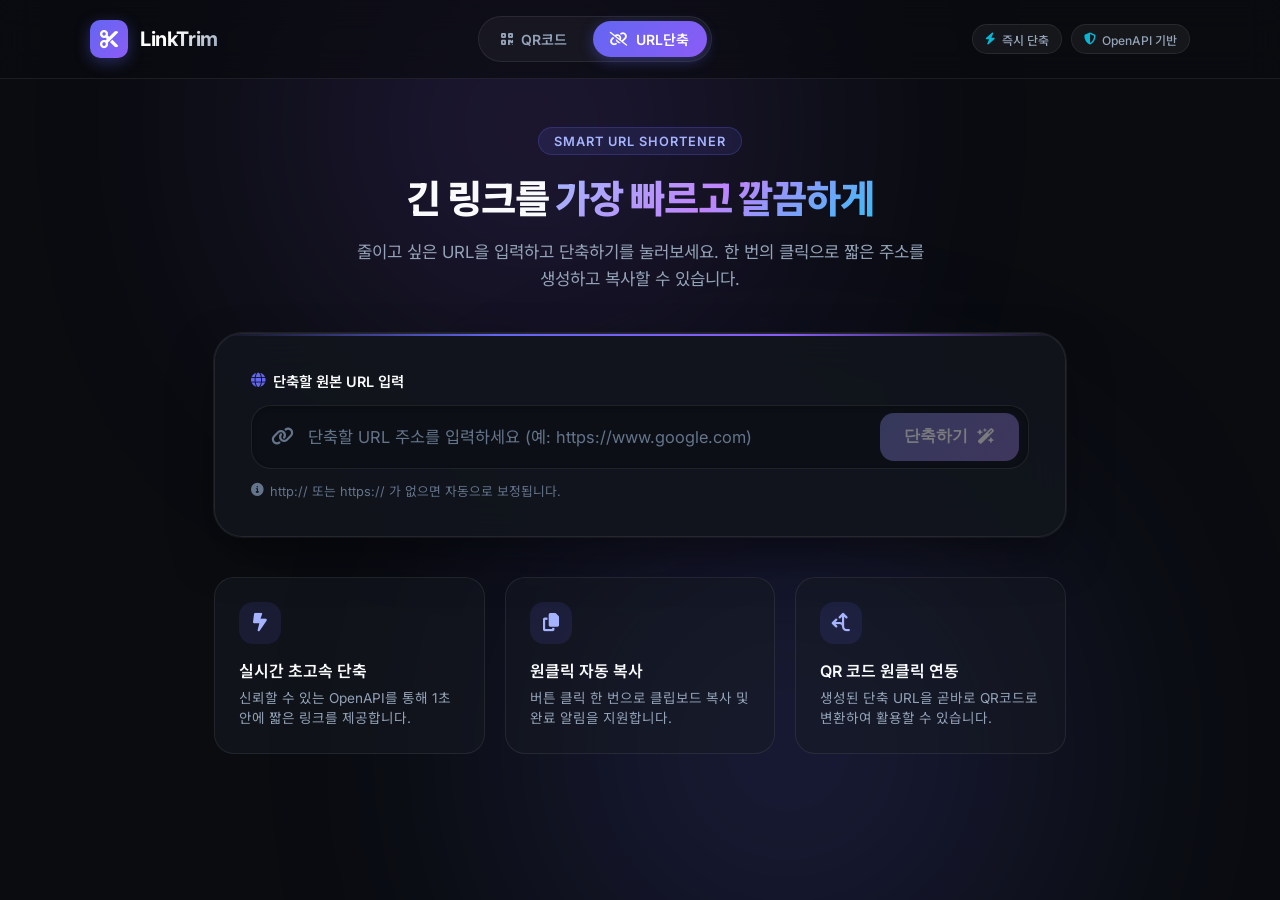
==== urlShort/index.html @ 09376f14 "Add files via upload" ====
<!DOCTYPE html>
<html lang="ko">
<head>
  <meta charset="UTF-8">
  <meta name="viewport" content="width=device-width, initial-scale=1.0">
  <title>LinkTrim - 빠르고 스마트한 URL 단축 서비스</title>
  <meta name="description" content="긴 웹사이트 주소를 간결하고 깔끔한 단축 URL로 즉시 변환하세요. 무료 OpenAPI 기반 단축 링크 생성기.">
  
  <!-- Google Fonts -->
  <link rel="preconnect" href="https://fonts.googleapis.com">
  <link rel="preconnect" href="https://fonts.gstatic.com" crossorigin>
  <link href="https://fonts.googleapis.com/css2?family=Inter:wght@400;500;600;700&family=Noto+Sans+KR:wght@400;500;700&display=swap" rel="stylesheet">
  
  <!-- FontAwesome -->
  <link rel="stylesheet" href="https://cdnjs.cloudflare.com/ajax/libs/font-awesome/6.5.1/css/all.min.css">
  
  <!-- CSS -->
  <link rel="stylesheet" href="style.css">
</head>
<body>
  <!-- Ambient background glow elements -->
  <div class="ambient-glow glow-top"></div>
  <div class="ambient-glow glow-bottom"></div>

  <!-- Header Section with Navigation -->
  <header class="app-header">
    <div class="header-container">
      <a href="index.html" class="brand-link" id="brand-home" title="초기화면으로 이동">
        <div class="logo-wrapper">
          <div class="logo-fallback">
            <i class="fa-solid fa-scissors"></i>
          </div>
        </div>
        <span class="brand-name">LinkTrim</span>
      </a>

      <!-- Navigation Tabs: QR코드 & URL단축 -->
      <nav class="nav-tabs" aria-label="메인 메뉴">
        <a href="../url2qr/index.html" class="nav-tab-btn" id="nav-btn-qr" title="QR 코드 생성기로 이동">
          <i class="fa-solid fa-qrcode"></i>
          <span>QR코드</span>
        </a>
        <a href="index.html" class="nav-tab-btn active" id="nav-btn-short" title="URL 단축 서비스">
          <i class="fa-solid fa-link-slash"></i>
          <span>URL단축</span>
        </a>
      </nav>

      <div class="header-badges">
        <span class="badge"><i class="fa-solid fa-bolt"></i> 즉시 단축</span>
        <span class="badge"><i class="fa-solid fa-shield-halved"></i> OpenAPI 기반</span>
      </div>
    </div>
  </header>

  <!-- Main Workspace -->
  <main class="main-wrapper" id="main-wrapper">
    
    <!-- Hero / Headline -->
    <section class="hero-section" id="hero-section">
      <div class="hero-tag">Smart URL Shortener</div>
      <h1 class="hero-title">긴 링크를 <span class="text-gradient">가장 빠르고 깔끔하게</span></h1>
      <p class="hero-subtitle">줄이고 싶은 URL을 입력하고 단축하기를 눌러보세요. 한 번의 클릭으로 짧은 주소를 생성하고 복사할 수 있습니다.</p>
    </section>

    <!-- Shortener Card Container -->
    <section class="shortener-container">
      <div class="shortener-card">
        
        <!-- Step 1: Input URL Form -->
        <form class="url-input-form" id="shorten-form" autocomplete="off">
          <label for="url-input" class="form-label">
            <i class="fa-solid fa-globe"></i> 단축할 원본 URL 입력
          </label>
          <div class="input-group-modern">
            <div class="input-icon">
              <i class="fa-solid fa-link"></i>
            </div>
            <input 
              type="url" 
              id="url-input" 
              class="url-input" 
              placeholder="단축할 URL 주소를 입력하세요 (예: https://www.google.com)" 
              required 
              aria-label="URL 입력"
              spellcheck="false"
            >
            <button type="button" class="btn-clear" id="btn-clear-input" title="내용 지우기" aria-label="지우기" style="display: none;">
              <i class="fa-solid fa-xmark"></i>
            </button>
            <button type="submit" class="btn-submit" id="btn-shorten" disabled title="단축할 URL을 입력하세요">
              <span class="btn-text">단축하기</span>
              <i class="fa-solid fa-wand-magic-sparkles btn-icon"></i>
            </button>
          </div>
          <p class="input-helper-text" id="input-helper">
            <i class="fa-solid fa-circle-info"></i> http:// 또는 https:// 가 없으면 자동으로 보정됩니다.
          </p>
        </form>

        <!-- Loading State -->
        <div class="loading-state" id="loading-state" style="display: none;" aria-live="polite">
          <div class="spinner"></div>
          <span class="loading-text">OpenAPI로 짧은 링크를 생성하고 있습니다...</span>
        </div>

        <!-- Step 2: Read-Only Output Box -->
        <div class="output-panel" id="output-panel" style="display: none;" aria-live="polite">
          <div class="output-divider">
            <span>단축 결과</span>
          </div>

          <label for="short-output" class="form-label result-label">
            <i class="fa-solid fa-check-circle success-icon"></i> 생성된 단축 URL (읽기 전용)
          </label>

          <div class="output-group-modern">
            <div class="output-icon">
              <i class="fa-solid fa-circle-check"></i>
            </div>
            <input 
              type="text" 
              id="short-output" 
              class="short-output-input" 
              readonly 
              aria-label="생성된 단축 URL" 
              value=""
              placeholder="단축 결과가 여기에 표시됩니다."
            >
            <button type="button" class="btn-copy" id="btn-copy" title="단축 URL 복사하기">
              <i class="fa-regular fa-copy"></i>
              <span class="btn-copy-text">복사</span>
            </button>
          </div>

          <!-- Secondary Actions -->
          <div class="output-actions">
            <a href="#" target="_blank" rel="noopener noreferrer" class="action-link-btn" id="link-visit" title="새 탭에서 열기">
              <i class="fa-solid fa-arrow-up-right-from-square"></i> 바로 방문하기
            </a>
            <button type="button" class="action-link-btn" id="btn-to-qr" title="이 단축 링크로 QR코드 만들기">
              <i class="fa-solid fa-qrcode"></i> QR 코드로 변환
            </button>
            <button type="button" class="action-link-btn secondary" id="btn-reset" title="새로 만들기">
              <i class="fa-solid fa-rotate-left"></i> 새로 단축하기
            </button>
          </div>
        </div>

      </div>

      <!-- Feature Highlights -->
      <div class="feature-grid">
        <div class="feature-item">
          <div class="feature-icon"><i class="fa-solid fa-bolt-lightning"></i></div>
          <div class="feature-content">
            <h4>실시간 초고속 단축</h4>
            <p>신뢰할 수 있는 OpenAPI를 통해 1초 안에 짧은 링크를 제공합니다.</p>
          </div>
        </div>
        <div class="feature-item">
          <div class="feature-icon"><i class="fa-solid fa-copy"></i></div>
          <div class="feature-content">
            <h4>원클릭 자동 복사</h4>
            <p>버튼 클릭 한 번으로 클립보드 복사 및 완료 알림을 지원합니다.</p>
          </div>
        </div>
        <div class="feature-item">
          <div class="feature-icon"><i class="fa-solid fa-arrows-split-up-and-left"></i></div>
          <div class="feature-content">
            <h4>QR 코드 원클릭 연동</h4>
            <p>생성된 단축 URL을 곧바로 QR코드로 변환하여 활용할 수 있습니다.</p>
          </div>
        </div>
      </div>

    </section>

  </main>

  <!-- Toast Notification Container -->
  <div class="toast-container" id="toast-container"></div>

  <!-- Application Logic -->
  <script src="script.js"></script>
</body>
</html>
---- urlShort/style.css ----
/* ==========================================================================
   LinkTrim - Modern Glassmorphism & High-End Dark UI for URL Shortener
   ========================================================================== */

:root {
  --bg-main: #0a0c10;
  --bg-surface: rgba(22, 27, 34, 0.75);
  --bg-surface-hover: rgba(30, 36, 45, 0.9);
  --bg-card: rgba(18, 22, 29, 0.85);
  
  --border-subtle: rgba(255, 255, 255, 0.08);
  --border-focus: rgba(99, 102, 241, 0.6);
  --border-highlight: rgba(255, 255, 255, 0.15);

  --primary: #6366f1;
  --primary-hover: #4f46e5;
  --primary-glow: rgba(99, 102, 241, 0.35);
  --accent: #8b5cf6;
  --accent-cyan: #06b6d4;
  --accent-emerald: #10b981;

  --text-main: #f8fafc;
  --text-muted: #94a3b8;
  --text-dim: #64748b;

  --radius-sm: 8px;
  --radius-md: 14px;
  --radius-lg: 20px;
  --radius-xl: 28px;
  --radius-full: 9999px;

  --shadow-card: 0 20px 50px -10px rgba(0, 0, 0, 0.5), 0 0 0 1px var(--border-subtle);
  --shadow-glow: 0 0 40px -10px var(--primary-glow);
  
  --transition-smooth: all 0.4s cubic-bezier(0.16, 1, 0.3, 1);
  --transition-fast: all 0.2s ease;
}

* {
  margin: 0;
  padding: 0;
  box-sizing: border-box;
}

body {
  font-family: 'Inter', 'Noto Sans KR', -apple-system, BlinkMacSystemFont, sans-serif;
  background-color: var(--bg-main);
  color: var(--text-main);
  min-height: 100vh;
  display: flex;
  flex-direction: column;
  overflow-x: hidden;
  position: relative;
  -webkit-font-smoothing: antialiased;
}

/* Ambient Background Light Orbs */
.ambient-glow {
  position: fixed;
  border-radius: 50%;
  filter: blur(140px);
  pointer-events: none;
  z-index: 0;
  opacity: 0.45;
  animation: pulseGlow 12s ease-in-out infinite alternate;
}

.glow-top {
  top: -150px;
  left: 20%;
  width: 550px;
  height: 550px;
  background: radial-gradient(circle, var(--accent) 0%, transparent 70%);
}

.glow-bottom {
  bottom: -150px;
  right: 15%;
  width: 600px;
  height: 600px;
  background: radial-gradient(circle, var(--primary) 0%, transparent 70%);
}

@keyframes pulseGlow {
  0% { transform: scale(1) translateY(0); opacity: 0.35; }
  50% { transform: scale(1.1) translateY(30px); opacity: 0.5; }
  100% { transform: scale(1) translateY(0); opacity: 0.35; }
}

/* ==========================================================================
   Header & Navigation
   ========================================================================== */

.app-header {
  position: sticky;
  top: 0;
  z-index: 50;
  width: 100%;
  padding: 1rem 1.5rem;
  backdrop-filter: blur(16px);
  -webkit-backdrop-filter: blur(16px);
  border-bottom: 1px solid var(--border-subtle);
  background: rgba(10, 12, 16, 0.65);
}

.header-container {
  max-width: 1100px;
  margin: 0 auto;
  display: flex;
  align-items: center;
  justify-content: space-between;
  gap: 1.5rem;
}

.brand-link {
  display: flex;
  align-items: center;
  gap: 0.75rem;
  text-decoration: none;
  color: var(--text-main);
  transition: opacity 0.2s ease;
}

.brand-link:hover {
  opacity: 0.85;
}

.logo-wrapper {
  width: 38px;
  height: 38px;
  border-radius: 10px;
  background: linear-gradient(135deg, var(--primary), var(--accent));
  display: flex;
  align-items: center;
  justify-content: center;
  box-shadow: 0 4px 15px var(--primary-glow);
}

.logo-fallback {
  color: #ffffff;
  font-size: 1.15rem;
}

.brand-name {
  font-size: 1.25rem;
  font-weight: 700;
  letter-spacing: -0.02em;
  background: linear-gradient(135deg, #ffffff 40%, var(--text-muted) 100%);
  -webkit-background-clip: text;
  -webkit-text-fill-color: transparent;
}

/* Navigation Tabs */
.nav-tabs {
  display: flex;
  align-items: center;
  gap: 0.5rem;
  background: rgba(255, 255, 255, 0.04);
  padding: 4px;
  border-radius: var(--radius-full);
  border: 1px solid var(--border-subtle);
}

.nav-tab-btn {
  display: inline-flex;
  align-items: center;
  gap: 0.5rem;
  padding: 0.5rem 1.1rem;
  border-radius: var(--radius-full);
  font-size: 0.875rem;
  font-weight: 600;
  color: var(--text-muted);
  text-decoration: none;
  transition: var(--transition-fast);
}

.nav-tab-btn:hover {
  color: var(--text-main);
  background: rgba(255, 255, 255, 0.08);
}

.nav-tab-btn.active {
  color: #ffffff;
  background: linear-gradient(135deg, var(--primary), var(--accent));
  box-shadow: 0 4px 14px var(--primary-glow);
}

.header-badges {
  display: flex;
  gap: 0.6rem;
}

.badge {
  font-size: 0.75rem;
  font-weight: 500;
  padding: 0.35rem 0.75rem;
  border-radius: var(--radius-full);
  background: rgba(255, 255, 255, 0.05);
  border: 1px solid var(--border-subtle);
  color: var(--text-muted);
  display: inline-flex;
  align-items: center;
  gap: 0.35rem;
}

.badge i {
  color: var(--accent-cyan);
}

/* ==========================================================================
   Main Content Layout
   ========================================================================== */

.main-wrapper {
  flex: 1;
  display: flex;
  flex-direction: column;
  align-items: center;
  padding: 3rem 1.5rem 4rem;
  position: relative;
  z-index: 1;
  max-width: 900px;
  margin: 0 auto;
  width: 100%;
}

/* Hero Section */
.hero-section {
  text-align: center;
  margin-bottom: 2.5rem;
}

.hero-tag {
  display: inline-block;
  font-size: 0.8rem;
  font-weight: 600;
  text-transform: uppercase;
  letter-spacing: 0.08em;
  padding: 0.35rem 0.9rem;
  border-radius: var(--radius-full);
  background: rgba(99, 102, 241, 0.12);
  border: 1px solid rgba(99, 102, 241, 0.25);
  color: #a5b4fc;
  margin-bottom: 1.25rem;
}

.hero-title {
  font-size: 2.4rem;
  font-weight: 800;
  letter-spacing: -0.03em;
  line-height: 1.25;
  margin-bottom: 1rem;
}

.text-gradient {
  background: linear-gradient(135deg, #a5b4fc, #c084fc, #38bdf8);
  -webkit-background-clip: text;
  -webkit-text-fill-color: transparent;
}

.hero-subtitle {
  font-size: 1.05rem;
  color: var(--text-muted);
  max-width: 580px;
  margin: 0 auto;
  line-height: 1.6;
}

/* ==========================================================================
   Shortener Card & Form
   ========================================================================== */

.shortener-container {
  width: 100%;
  display: flex;
  flex-direction: column;
  gap: 2.5rem;
}

.shortener-card {
  background: var(--bg-card);
  backdrop-filter: blur(20px);
  -webkit-backdrop-filter: blur(20px);
  border: 1px solid var(--border-subtle);
  border-radius: var(--radius-xl);
  padding: 2.25rem 2.25rem;
  box-shadow: var(--shadow-card);
  position: relative;
  overflow: hidden;
  transition: border-color 0.3s ease;
}

.shortener-card::before {
  content: '';
  position: absolute;
  top: 0;
  left: 0;
  right: 0;
  height: 2px;
  background: linear-gradient(90deg, transparent, var(--primary), var(--accent), transparent);
}

.form-label {
  display: flex;
  align-items: center;
  gap: 0.5rem;
  font-size: 0.9rem;
  font-weight: 600;
  color: var(--text-main);
  margin-bottom: 0.85rem;
}

.form-label i {
  color: var(--primary);
}

.input-group-modern {
  position: relative;
  display: flex;
  align-items: center;
  background: rgba(13, 17, 23, 0.9);
  border: 1px solid var(--border-subtle);
  border-radius: var(--radius-lg);
  padding: 0.45rem 0.55rem 0.45rem 1.2rem;
  transition: var(--transition-fast);
  box-shadow: inset 0 2px 4px rgba(0, 0, 0, 0.3);
}

.input-group-modern:focus-within {
  border-color: var(--border-focus);
  box-shadow: 0 0 0 4px rgba(99, 102, 241, 0.15), inset 0 2px 4px rgba(0, 0, 0, 0.3);
}

.input-icon {
  color: var(--text-dim);
  font-size: 1.15rem;
  margin-right: 0.85rem;
  display: flex;
  align-items: center;
}

.url-input {
  flex: 1;
  background: transparent;
  border: none;
  outline: none;
  color: var(--text-main);
  font-size: 1.025rem;
  font-family: inherit;
  padding: 0.65rem 0;
}

.url-input::placeholder {
  color: var(--text-dim);
}

.btn-clear {
  background: transparent;
  border: none;
  color: var(--text-dim);
  padding: 0.5rem;
  margin-right: 0.35rem;
  cursor: pointer;
  border-radius: 50%;
  display: flex;
  align-items: center;
  justify-content: center;
  transition: var(--transition-fast);
}

.btn-clear:hover {
  color: var(--text-main);
  background: rgba(255, 255, 255, 0.1);
}

.btn-submit {
  display: inline-flex;
  align-items: center;
  gap: 0.6rem;
  background: linear-gradient(135deg, var(--primary), var(--accent));
  color: #ffffff;
  border: none;
  border-radius: var(--radius-md);
  padding: 0.85rem 1.5rem;
  font-size: 0.975rem;
  font-weight: 600;
  cursor: pointer;
  transition: var(--transition-fast);
  box-shadow: 0 4px 15px var(--primary-glow);
  white-space: nowrap;
}

.btn-submit:hover:not(:disabled) {
  filter: brightness(1.12);
  transform: translateY(-1px);
  box-shadow: 0 6px 20px rgba(99, 102, 241, 0.5);
}

.btn-submit:active:not(:disabled) {
  transform: translateY(0);
}

.btn-submit:disabled {
  opacity: 0.45;
  cursor: not-allowed;
  filter: grayscale(0.5);
  box-shadow: none;
}

.input-helper-text {
  font-size: 0.8rem;
  color: var(--text-dim);
  margin-top: 0.75rem;
  display: flex;
  align-items: center;
  gap: 0.4rem;
}

/* ==========================================================================
   Loading State
   ========================================================================== */

.loading-state {
  display: flex;
  align-items: center;
  justify-content: center;
  gap: 1rem;
  padding: 2rem 0 1rem;
  color: #a5b4fc;
}

.spinner {
  width: 24px;
  height: 24px;
  border: 3px solid rgba(99, 102, 241, 0.2);
  border-top-color: var(--primary);
  border-radius: 50%;
  animation: spin 0.8s linear infinite;
}

@keyframes spin {
  to { transform: rotate(360deg); }
}

.loading-text {
  font-size: 0.95rem;
  font-weight: 500;
}

/* ==========================================================================
   Output Panel (Read-only Result Box)
   ========================================================================== */

.output-panel {
  margin-top: 2rem;
  animation: slideFadeIn 0.4s ease-out forwards;
}

@keyframes slideFadeIn {
  from {
    opacity: 0;
    transform: translateY(10px);
  }
  to {
    opacity: 1;
    transform: translateY(0);
  }
}

.output-divider {
  position: relative;
  text-align: center;
  margin-bottom: 1.75rem;
}

.output-divider::before {
  content: '';
  position: absolute;
  top: 50%;
  left: 0;
  right: 0;
  height: 1px;
  background: var(--border-subtle);
  z-index: 0;
}

.output-divider span {
  position: relative;
  z-index: 1;
  background: var(--bg-card);
  padding: 0 1rem;
  font-size: 0.8rem;
  font-weight: 600;
  text-transform: uppercase;
  letter-spacing: 0.05em;
  color: var(--accent-cyan);
}

.result-label {
  color: #38bdf8;
}

.success-icon {
  color: var(--accent-emerald) !important;
}

.output-group-modern {
  position: relative;
  display: flex;
  align-items: center;
  background: rgba(15, 23, 42, 0.85);
  border: 1px solid rgba(56, 189, 248, 0.35);
  border-radius: var(--radius-lg);
  padding: 0.45rem 0.55rem 0.45rem 1.2rem;
  box-shadow: 0 0 25px rgba(56, 189, 248, 0.1);
  transition: var(--transition-fast);
}

.output-group-modern:focus-within {
  border-color: #38bdf8;
  box-shadow: 0 0 30px rgba(56, 189, 248, 0.2);
}

.output-icon {
  color: var(--accent-emerald);
  font-size: 1.15rem;
  margin-right: 0.85rem;
  display: flex;
  align-items: center;
}

.short-output-input {
  flex: 1;
  background: transparent;
  border: none;
  outline: none;
  color: #ffffff;
  font-size: 1.05rem;
  font-weight: 600;
  font-family: 'Inter', monospace, sans-serif;
  letter-spacing: 0.02em;
  padding: 0.65rem 0;
  cursor: text;
}

.short-output-input[readonly] {
  user-select: all;
}

.btn-copy {
  display: inline-flex;
  align-items: center;
  gap: 0.5rem;
  background: linear-gradient(135deg, #0284c7, #2563eb);
  color: #ffffff;
  border: none;
  border-radius: var(--radius-md);
  padding: 0.8rem 1.5rem;
  font-size: 0.95rem;
  font-weight: 600;
  cursor: pointer;
  transition: var(--transition-fast);
  box-shadow: 0 4px 15px rgba(2, 132, 199, 0.35);
  white-space: nowrap;
}

.btn-copy:hover {
  filter: brightness(1.15);
  transform: translateY(-1px);
  box-shadow: 0 6px 20px rgba(2, 132, 199, 0.5);
}

.btn-copy:active {
  transform: translateY(0);
}

.output-actions {
  display: flex;
  flex-wrap: wrap;
  gap: 0.75rem;
  margin-top: 1.25rem;
}

.action-link-btn {
  display: inline-flex;
  align-items: center;
  gap: 0.5rem;
  background: rgba(255, 255, 255, 0.05);
  border: 1px solid var(--border-subtle);
  color: var(--text-muted);
  text-decoration: none;
  font-size: 0.85rem;
  font-weight: 500;
  padding: 0.55rem 1rem;
  border-radius: var(--radius-md);
  cursor: pointer;
  transition: var(--transition-fast);
}

.action-link-btn:hover {
  color: var(--text-main);
  background: rgba(255, 255, 255, 0.1);
  border-color: var(--border-highlight);
}

.action-link-btn.secondary {
  color: var(--text-dim);
}

/* ==========================================================================
   Feature Highlights
   ========================================================================== */

.feature-grid {
  display: grid;
  grid-template-columns: repeat(3, 1fr);
  gap: 1.25rem;
}

.feature-item {
  background: rgba(22, 27, 34, 0.5);
  border: 1px solid var(--border-subtle);
  border-radius: var(--radius-lg);
  padding: 1.5rem;
  display: flex;
  flex-direction: column;
  gap: 0.85rem;
  transition: var(--transition-fast);
}

.feature-item:hover {
  background: rgba(30, 36, 45, 0.7);
  border-color: var(--border-highlight);
}

.feature-icon {
  width: 42px;
  height: 42px;
  border-radius: var(--radius-md);
  background: rgba(99, 102, 241, 0.12);
  color: #a5b4fc;
  display: flex;
  align-items: center;
  justify-content: center;
  font-size: 1.15rem;
}

.feature-content h4 {
  font-size: 1rem;
  font-weight: 600;
  margin-bottom: 0.4rem;
  color: var(--text-main);
}

.feature-content p {
  font-size: 0.85rem;
  color: var(--text-muted);
  line-height: 1.5;
}

/* ==========================================================================
   Toast Notification
   ========================================================================== */

.toast-container {
  position: fixed;
  bottom: 2rem;
  left: 50%;
  transform: translateX(-50%);
  z-index: 100;
  display: flex;
  flex-direction: column;
  align-items: center;
  gap: 0.75rem;
  pointer-events: none;
}

.toast {
  background: rgba(18, 22, 29, 0.95);
  backdrop-filter: blur(16px);
  -webkit-backdrop-filter: blur(16px);
  border: 1px solid rgba(255, 255, 255, 0.15);
  border-radius: var(--radius-full);
  padding: 0.75rem 1.5rem;
  display: inline-flex;
  align-items: center;
  gap: 0.75rem;
  color: #ffffff;
  font-size: 0.9rem;
  font-weight: 500;
  box-shadow: 0 10px 30px rgba(0, 0, 0, 0.5);
  animation: toastIn 0.3s cubic-bezier(0.16, 1, 0.3, 1) forwards;
}

.toast.toast-out {
  animation: toastOut 0.25s ease-in forwards;
}

.toast-icon {
  color: var(--accent-emerald);
  font-size: 1rem;
}

.toast-error .toast-icon {
  color: #ef4444;
}

@keyframes toastIn {
  from {
    opacity: 0;
    transform: translateY(20px) scale(0.95);
  }
  to {
    opacity: 1;
    transform: translateY(0) scale(1);
  }
}

@keyframes toastOut {
  from {
    opacity: 1;
    transform: translateY(0) scale(1);
  }
  to {
    opacity: 0;
    transform: translateY(-10px) scale(0.95);
  }
}

/* ==========================================================================
   Responsive Breakpoints
   ========================================================================== */

@media (max-width: 768px) {
  .hero-title {
    font-size: 1.85rem;
  }
  
  .shortener-card {
    padding: 1.5rem 1.25rem;
  }

  .input-group-modern,
  .output-group-modern {
    flex-wrap: wrap;
    padding: 0.75rem 0.85rem;
    gap: 0.5rem;
  }

  .btn-submit,
  .btn-copy {
    width: 100%;
    justify-content: center;
  }

  .feature-grid {
    grid-template-columns: 1fr;
  }

  .header-badges {
    display: none;
  }
}
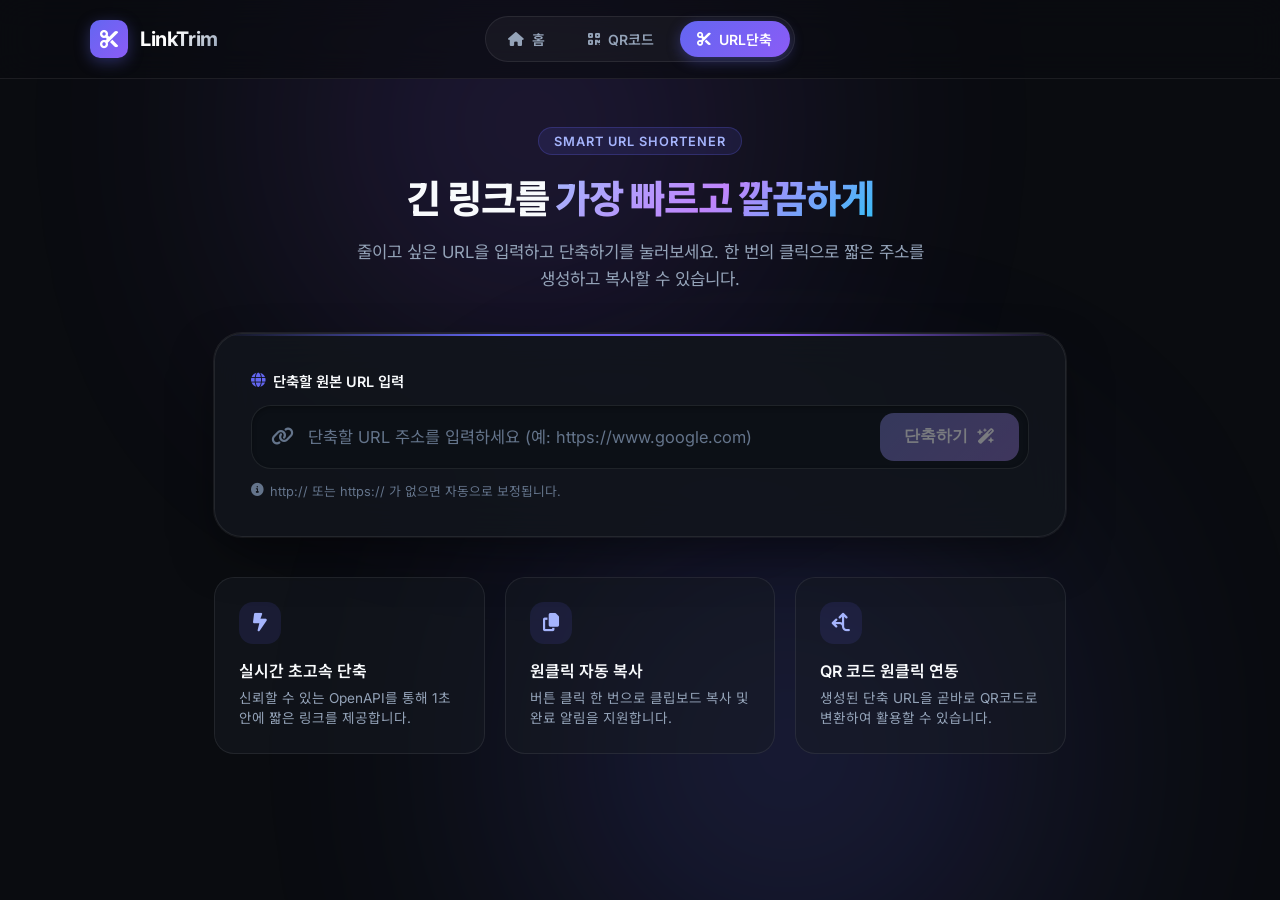
==== commit f8191dd8: "Add files via upload" ====
--- a/urlShort/index.html
+++ b/urlShort/index.html
@@ -25,7 +25,7 @@
   <!-- Header Section with Navigation -->
   <header class="app-header">
     <div class="header-container">
-      <a href="index.html" class="brand-link" id="brand-home" title="초기화면으로 이동">
+      <a href="../index.html" class="brand-link" id="brand-home" title="처음 페이지(홈)로 이동">
         <div class="logo-wrapper">
           <div class="logo-fallback">
             <i class="fa-solid fa-scissors"></i>
@@ -34,22 +34,24 @@
         <span class="brand-name">LinkTrim</span>
       </a>
 
-      <!-- Navigation Tabs: QR코드 & URL단축 -->
+      <!-- Navigation Tabs: 홈, QR코드, URL단축 -->
       <nav class="nav-tabs" aria-label="메인 메뉴">
+        <a href="../index.html" class="nav-tab-btn" id="nav-btn-home" title="처음 페이지(홈)로 이동">
+          <i class="fa-solid fa-house"></i>
+          <span>홈</span>
+        </a>
         <a href="../url2qr/index.html" class="nav-tab-btn" id="nav-btn-qr" title="QR 코드 생성기로 이동">
           <i class="fa-solid fa-qrcode"></i>
           <span>QR코드</span>
         </a>
-        <a href="index.html" class="nav-tab-btn active" id="nav-btn-short" title="URL 단축 서비스">
-          <i class="fa-solid fa-link-slash"></i>
+        <a href="index.html" class="nav-tab-btn active" id="nav-btn-short" title="현재 서비스: URL 단축">
+          <i class="fa-solid fa-scissors"></i>
           <span>URL단축</span>
         </a>
       </nav>
 
-      <div class="header-badges">
-        <span class="badge"><i class="fa-solid fa-bolt"></i> 즉시 단축</span>
-        <span class="badge"><i class="fa-solid fa-shield-halved"></i> OpenAPI 기반</span>
-      </div>
+      <!-- 우측 여백 밸런스용 빈 요소 (중앙 탭의 완전한 센터 정렬 지원) -->
+      <div class="header-spacer" aria-hidden="true"></div>
     </div>
   </header>
 
--- a/urlShort/style.css
+++ b/urlShort/style.css
@@ -105,11 +105,16 @@
 
 .header-container {
   max-width: 1100px;
+  width: 100%;
   margin: 0 auto;
-  display: flex;
-  align-items: center;
-  justify-content: space-between;
+  display: grid;
+  grid-template-columns: 1fr auto 1fr;
+  align-items: center;
   gap: 1.5rem;
+}
+
+.header-spacer {
+  display: block;
 }
 
 .brand-link {
